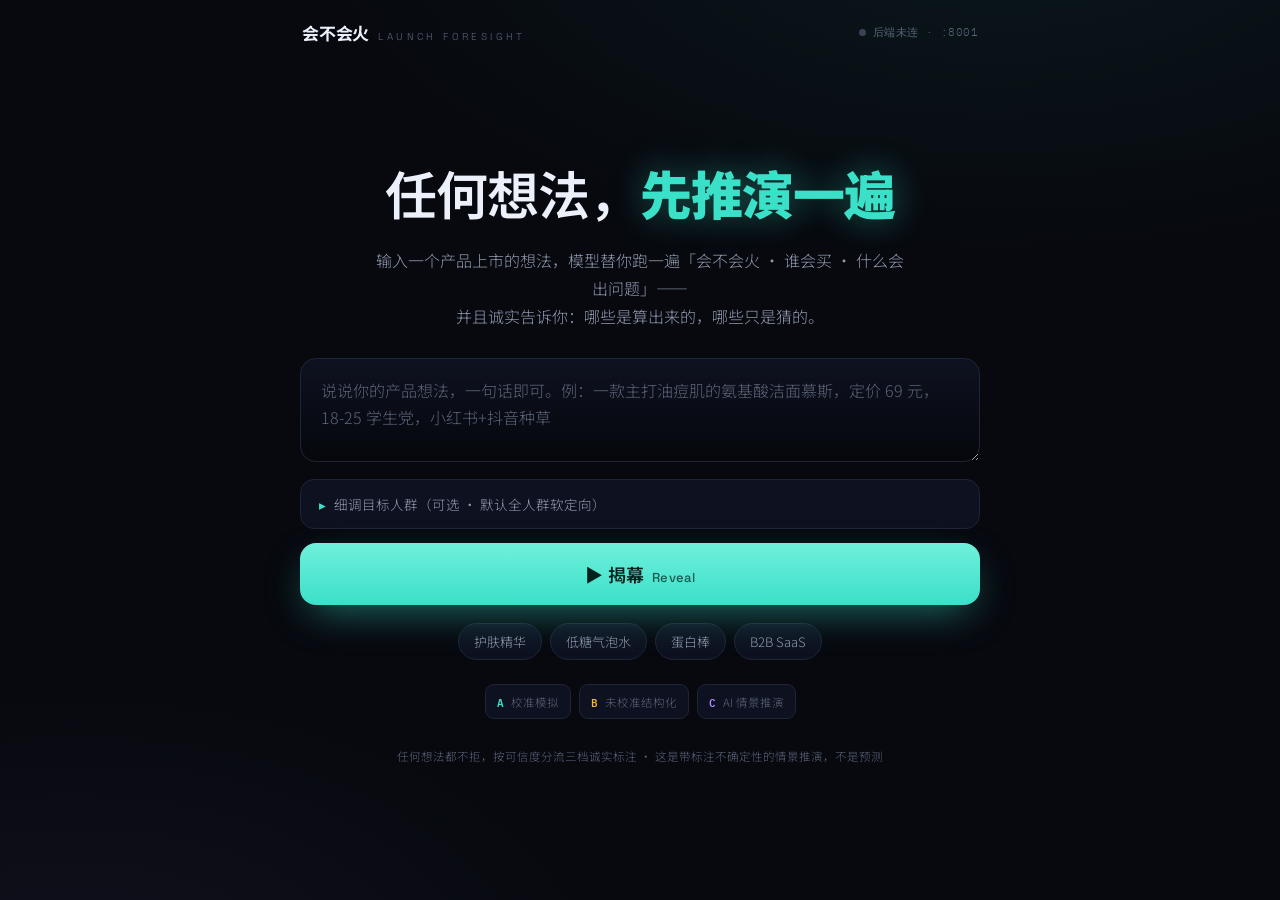
==== frontend/replay/launch-c.html @ b22769a6 "feat(cend-launch): 上市预测重构为 A/B/C 三档分诊 C 端产品 分诊台取代守门人，任何想法都不硬拒，按 ground 可信度分流三档： - route.py::route_id" ====
<!DOCTYPE html>
<html lang="zh-CN">
<head>
<meta charset="UTF-8">
<meta name="viewport" content="width=device-width, initial-scale=1.0">
<title>会不会火 · 上市预演</title>
<link rel="preconnect" href="https://fonts.googleapis.com">
<link rel="preconnect" href="https://fonts.gstatic.com" crossorigin>
<link href="https://fonts.googleapis.com/css2?family=Noto+Sans+SC:wght@300;400;500;700;900&family=Noto+Serif+SC:wght@500;700;900&family=Space+Grotesk:wght@400;500;600;700&family=IBM+Plex+Mono:wght@400;500;600&display=swap" rel="stylesheet">
<style>
:root{
  --bg:#07090F; --bg2:#05070C; --panel:#0E1220; --panel2:#11162A;
  --edge:#1E2536; --edge2:#2A3450;
  --ink:#ECF0FA; --dim:#9099AE; --faint:#5A6479; --faintest:#3A4255;
  /* tier accents */
  --teal:#3BE0C8; --teal-soft:#1c5f57;        /* A · calibrated */
  --amber:#F2B33C; --amber-soft:#5c4516;       /* B · uncalibrated */
  --violet:#A88BFF; --violet-soft:#37305c;     /* C · scenario */
  --pos:#54C98B; --neg:#FF6B6B;
  --display:'Space Grotesk',var(--sans);
  --serif:'Noto Serif SC',Georgia,serif;
  --sans:'Noto Sans SC','PingFang SC','Microsoft YaHei',system-ui,sans-serif;
  --mono:'IBM Plex Mono',ui-monospace,Consolas,monospace;
}
*{box-sizing:border-box;margin:0;padding:0}
html,body{height:100%}
body{
  background:
    radial-gradient(1200px 600px at 78% -10%, rgba(59,224,200,.07), transparent 58%),
    radial-gradient(1000px 560px at 6% 110%, rgba(168,139,255,.06), transparent 55%),
    var(--bg);
  color:var(--ink);font-family:var(--sans);font-weight:300;-webkit-font-smoothing:antialiased;
  min-height:100%;overflow-x:hidden}
.wrap{max-width:720px;margin:0 auto;padding:0 20px;min-height:100vh;display:flex;flex-direction:column}

/* ---- topbar ---- */
.topbar{display:flex;align-items:center;gap:11px;padding:20px 2px;font-family:var(--display);font-size:13px;letter-spacing:.02em;color:var(--dim)}
.brand{display:flex;align-items:baseline;gap:9px}
.brand .mark{font-weight:700;font-size:17px;color:var(--ink);letter-spacing:-.01em}
.brand .kick{font-size:10px;letter-spacing:.34em;color:var(--faint);text-transform:uppercase}
.status{margin-left:auto;display:flex;align-items:center;gap:7px;font-family:var(--mono);font-size:10.5px;color:var(--faint);letter-spacing:.04em}
.status .dot{width:7px;height:7px;border-radius:50%;background:var(--faintest);transition:.3s}
.status .dot.live{background:var(--teal);box-shadow:0 0 10px 1px var(--teal)}
.status .dot.mock{background:var(--amber);box-shadow:0 0 10px 1px var(--amber)}

/* ---- HERO ---- */
.hero{flex:1;display:flex;flex-direction:column;justify-content:center;padding:18px 0 52px}
.hero h1{font-family:var(--display);font-weight:600;font-size:clamp(30px,7.2vw,52px);line-height:1.12;letter-spacing:-.02em;text-align:center}
.hero h1 .zh{font-family:var(--sans);font-weight:900}
.hero h1 .glow{color:var(--teal);text-shadow:0 0 34px rgba(59,224,200,.4)}
.hero .sub{color:var(--dim);font-size:clamp(13.5px,3.2vw,16px);margin:20px auto 28px;line-height:1.75;text-align:center;max-width:540px;font-weight:300}
.inputwrap{position:relative}
textarea{width:100%;min-height:104px;background:linear-gradient(180deg,var(--panel),var(--bg2));border:1px solid var(--edge);border-radius:16px;
  color:var(--ink);font-family:var(--sans);font-size:16px;line-height:1.65;padding:18px 20px;resize:vertical;transition:.18s;font-weight:300}
textarea::placeholder{color:var(--faint)}
textarea:focus{outline:none;border-color:var(--teal-soft);box-shadow:0 0 0 4px rgba(59,224,200,.09)}
.cta{width:100%;margin-top:14px;border:none;border-radius:16px;padding:18px;cursor:pointer;
  font-family:var(--display);font-weight:600;font-size:18px;letter-spacing:.01em;color:#04201c;
  background:linear-gradient(180deg,#6ff0dc,var(--teal));
  box-shadow:0 14px 40px -12px rgba(59,224,200,.55);transition:.18s}
.cta:hover{transform:translateY(-2px);box-shadow:0 18px 48px -12px rgba(59,224,200,.7)}
.cta:active{transform:none} .cta:disabled{opacity:.55;cursor:wait}
.cta .en{font-size:13px;opacity:.7;font-weight:500;margin-left:8px}
.chips{display:flex;flex-wrap:wrap;gap:8px;margin-top:18px;justify-content:center}
.chip{padding:8px 15px;border:1px solid var(--edge);border-radius:30px;background:var(--panel);
  color:var(--dim);font-size:13px;cursor:pointer;transition:.15s}
.chip:hover{border-color:var(--teal-soft);color:var(--ink)}
/* triage legend */
.triage{display:flex;gap:8px;margin-top:24px;justify-content:center;flex-wrap:wrap}
.tlg{display:flex;align-items:center;gap:7px;font-size:11.5px;color:var(--faint);border:1px solid var(--edge);border-radius:9px;padding:7px 11px;background:var(--panel)}
.tlg b{font-family:var(--mono);font-weight:600;font-size:11px}
.tlg.a b{color:var(--teal)} .tlg.b b{color:var(--amber)} .tlg.c b{color:var(--violet)}
/* audience tune */
.tune{margin-top:12px;border:1px solid var(--edge);border-radius:14px;background:var(--panel);overflow:hidden}
.tune summary{list-style:none;cursor:pointer;padding:14px 18px;color:var(--dim);font-size:13.5px;user-select:none}
.tune summary::-webkit-details-marker{display:none}
.tune summary::before{content:"▸";color:var(--teal);margin-right:8px;display:inline-block;transition:.18s}
.tune[open] summary::before{transform:rotate(90deg)}
.tune-body{padding:2px 18px 18px;display:flex;flex-direction:column;gap:15px}
.tg label{display:block;font-size:11.5px;color:var(--faint);margin-bottom:9px;letter-spacing:.02em}
.chips2{display:flex;flex-wrap:wrap;gap:7px}
.chip2{padding:7px 13px;border:1px solid var(--edge);border-radius:9px;background:var(--bg2);color:var(--dim);font-size:13px;cursor:pointer;user-select:none;transition:.14s}
.chip2:hover{border-color:var(--teal-soft)}
.chip2.on{color:#04201c;background:linear-gradient(180deg,#6ff0dc,var(--teal));border-color:transparent;font-weight:500}
.fine{font-size:11px;color:var(--faintest)}
.note{color:var(--faint);font-size:11.5px;margin-top:28px;line-height:1.7;text-align:center}
.msg{display:none;margin-top:16px;font-size:13.5px;color:var(--amber);border:1px dashed var(--amber-soft);
  border-radius:13px;padding:14px 17px;line-height:1.8;background:rgba(242,179,60,.05)}

/* ---- REVEAL overlay ---- */
.reveal{position:fixed;inset:0;z-index:60;display:none;flex-direction:column;align-items:center;justify-content:center;
  background:radial-gradient(820px 540px at 50% 42%,rgba(14,18,32,.96),rgba(5,7,12,.99));backdrop-filter:blur(7px)}
.reveal.on{display:flex}
.rc{font-family:var(--mono);font-size:clamp(46px,12vw,68px);font-weight:500;color:var(--teal);text-shadow:0 0 46px rgba(59,224,200,.5);line-height:1}
.rl{font-size:16px;color:var(--ink);margin-top:18px;letter-spacing:.03em;font-weight:300}
.rs{font-family:var(--display);font-size:10.5px;color:var(--faint);margin-top:10px;letter-spacing:.34em;text-transform:uppercase}
.rfield{position:relative;width:300px;height:108px;margin-top:24px}
.rfield .star{position:absolute;width:3px;height:3px;border-radius:50%;background:var(--teal);opacity:0}
.rbar{width:280px;height:2px;background:var(--edge);margin-top:20px;border-radius:2px;overflow:hidden}
.rbar i{display:block;height:100%;width:0;background:linear-gradient(90deg,var(--teal),#6ff0dc)}

/* ---- RESULT ---- */
.result{display:none;padding:8px 0 60px;animation:rise .55s cubic-bezier(.2,.7,.3,1)}
.result.on{display:block}
@keyframes rise{from{opacity:0;transform:translateY(18px)}to{opacity:1;transform:none}}
.stagger{opacity:0;animation:rise .5s cubic-bezier(.2,.7,.3,1) forwards}

/* tier-tinted result shell */
.rcard{border-radius:22px;padding:0;overflow:hidden;box-shadow:0 28px 70px -24px rgba(0,0,0,.75);
  background:linear-gradient(168deg,var(--panel),var(--bg2));border:1px solid var(--edge2)}
[data-tier="A"]{--acc:var(--teal);--acc-soft:var(--teal-soft)}
[data-tier="B"]{--acc:var(--amber);--acc-soft:var(--amber-soft)}
[data-tier="C"]{--acc:var(--violet);--acc-soft:var(--violet-soft)}

/* header band (all tiers) */
.rhead{padding:22px 24px 18px;border-bottom:1px solid var(--edge);position:relative}
.rhead::before{content:"";position:absolute;left:0;top:0;bottom:0;width:3px;background:var(--acc)}
.badge{display:inline-flex;align-items:center;gap:8px;font-family:var(--mono);font-size:12px;font-weight:600;
  color:var(--acc);border:1px solid var(--acc-soft);background:rgba(255,255,255,.02);border-radius:30px;padding:6px 13px;letter-spacing:.02em}
.badge .glyph{width:8px;height:8px;border-radius:2px;background:var(--acc)}
.conf{float:right;font-family:var(--mono);font-size:11px;color:var(--dim);text-align:right;line-height:1.5}
.conf b{color:var(--acc)}
.rcap{font-size:13px;color:var(--dim);line-height:1.6;margin:14px 0 8px}
.rcap b{color:var(--ink);font-weight:500}
.routed{font-size:12px;color:var(--faint);line-height:1.6;margin-bottom:10px}
.routed em{font-style:normal;color:var(--acc)}
.disc{font-size:11.5px;color:var(--faint);border-top:1px dashed var(--edge);padding-top:11px;margin-top:4px;line-height:1.6}
.disc::before{content:"⚠ ";color:var(--amber)}
/* assumptions three-color chips */
.assum{display:flex;flex-wrap:wrap;gap:6px;margin-top:11px}
.atag{font-size:11px;border-radius:7px;padding:4px 9px;line-height:1.4;border:1px solid var(--edge);color:var(--dim);background:var(--bg2)}
.atag i{font-style:normal;font-size:9px;font-family:var(--mono);margin-left:5px;padding:1px 5px;border-radius:4px}
.atag.user i{color:#7fd9ff;background:rgba(127,217,255,.12)}
.atag.llm i{color:var(--violet);background:rgba(168,139,255,.13)}
.atag.def i{color:var(--faint);background:rgba(120,130,150,.13)}

.rbody{padding:22px 24px 24px}

/* ---- A/B body ---- */
.scorepanel{display:flex;align-items:center;gap:18px;padding:6px 0 18px;border-bottom:1px solid var(--edge);margin-bottom:18px}
.score-ring{position:relative;width:88px;height:88px;flex:none}
.score-ring svg{transform:rotate(-90deg)}
.score-ring .v{position:absolute;inset:0;display:flex;flex-direction:column;align-items:center;justify-content:center}
.score-ring .v b{font-family:var(--mono);font-size:26px;font-weight:600;color:var(--ink);line-height:1}
.score-ring .v s{font-size:9px;color:var(--faint);text-decoration:none;margin-top:2px;font-family:var(--mono)}
.score-meta .verdict{font-size:17px;font-weight:700;line-height:1.3}
.score-meta .sub{font-size:12.5px;color:var(--dim);margin-top:6px;line-height:1.6}
.score-meta .hint{font-size:10.5px;color:var(--faintest);margin-top:7px;font-family:var(--mono)}

.kgrid{display:grid;grid-template-columns:repeat(3,1fr);gap:11px;margin-bottom:20px}
.kbox{background:var(--bg2);border:1px solid var(--edge);border-radius:13px;padding:13px 12px;text-align:center}
.kbox .l{font-size:10.5px;color:var(--faint);letter-spacing:.03em}
.kbox .v{font-family:var(--mono);font-size:22px;font-weight:600;color:var(--ink);margin-top:5px;line-height:1.1}
.kbox .band{font-family:var(--mono);font-size:9.5px;color:var(--faint);margin-top:4px}
[data-tier="B"] .kbox .band{color:var(--amber)}

.sec{margin-top:20px}
.sec-h{font-family:var(--mono);font-size:11px;color:var(--faint);letter-spacing:.1em;text-transform:uppercase;margin-bottom:11px;display:flex;align-items:center;gap:8px}
.sec-h::before{content:"";width:14px;height:1px;background:var(--acc-soft)}

/* timeline sparkline */
.spark{background:var(--bg2);border:1px solid var(--edge);border-radius:13px;padding:14px 16px}
.spark svg{width:100%;height:64px;display:block;overflow:visible}
.spark .meta{display:flex;gap:14px;flex-wrap:wrap;margin-top:11px;font-size:11px;color:var(--dim)}
.spark .meta b{font-family:var(--mono);color:var(--ink);font-weight:500}

/* demographics */
.demo{display:flex;gap:9px;flex-wrap:wrap}
.dchip{font-size:11.5px;color:var(--dim);background:var(--bg2);border:1px solid var(--edge);border-radius:9px;padding:8px 11px;line-height:1.4}
.dchip b{color:var(--ink);font-family:var(--mono);font-weight:500}

/* persona quotes */
.pq{display:flex;flex-direction:column;gap:9px}
.pqcard{background:var(--bg2);border:1px solid var(--edge);border-radius:12px;padding:13px 15px}
.pqcard .top{display:flex;align-items:center;gap:9px;font-size:11.5px;color:var(--dim)}
.pqcard .tag{font-family:var(--mono);font-size:10px;padding:2px 7px;border-radius:5px}
.pqcard .tag.try{color:var(--pos);background:rgba(84,201,139,.12)}
.pqcard .tag.no{color:var(--neg);background:rgba(255,107,107,.1)}
.pqcard .q{font-size:14px;color:var(--ink);font-style:italic;line-height:1.6;margin-top:9px}
.pqcard .q::before{content:"「"} .pqcard .q::after{content:"」"}

/* intervention cards */
.lev{display:flex;flex-direction:column;gap:9px}
.levcard{background:var(--bg2);border:1px solid var(--edge);border-radius:12px;padding:13px 15px;display:flex;align-items:center;gap:13px}
.levcard .body{flex:1;min-width:0}
.levcard .lab{font-size:13.5px;color:var(--ink);font-weight:500}
.levcard .note{font-size:11px;color:var(--faint);margin-top:4px;line-height:1.5}
.levcard .branch{font-size:9.5px;color:var(--violet);font-family:var(--mono);margin-top:5px}
.levcard .delta{font-family:var(--mono);font-size:15px;font-weight:600;flex:none;text-align:right}
.levcard .delta.up{color:var(--pos)} .levcard .delta.down{color:var(--neg)}

/* ---- C body: scenario memo (serif, no dashboard numerals) ---- */
.cmemo{font-family:var(--serif)}
.cband{background:rgba(168,139,255,.06);border:1px solid var(--violet-soft);border-radius:13px;padding:15px 17px;margin-bottom:18px}
.cband .lab{font-family:var(--mono);font-size:10.5px;color:var(--violet);letter-spacing:.06em;text-transform:uppercase}
.cband .mag{font-family:var(--serif);font-size:23px;font-weight:700;color:var(--ink);margin-top:8px;line-height:1.25}
.cband .basis{font-family:var(--sans);font-size:12px;color:var(--dim);margin-top:9px;line-height:1.6;font-weight:300}
.cband .warn{font-family:var(--mono);font-size:10px;color:var(--amber);margin-top:8px}
.cper{display:flex;flex-direction:column;gap:11px}
.cpcard{border-left:2px solid var(--violet-soft);padding:4px 0 4px 15px}
.cpcard .who{font-family:var(--serif);font-size:16px;font-weight:700;color:var(--ink)}
.cpcard .jobs{font-family:var(--sans);font-size:12.5px;color:var(--dim);margin-top:5px;line-height:1.6;font-weight:300}
.cpcard .obj{font-family:var(--serif);font-size:14px;color:var(--violet);font-style:italic;margin-top:7px;line-height:1.55}
.cpcard .obj::before{content:"「"} .cpcard .obj::after{content:"」"}
.cchan{display:flex;flex-direction:column;gap:8px}
.cchan .row{display:flex;gap:12px;font-family:var(--sans);font-size:13px;font-weight:300;align-items:baseline}
.cchan .row .nm{color:var(--ink);font-weight:500;min-width:120px;flex:none}
.cchan .row .fit{color:var(--dim);line-height:1.5}
.cshape{font-family:var(--sans);font-weight:300}
.cshape .hd{font-family:var(--serif);font-size:17px;font-weight:700;color:var(--ink);line-height:1.4}
.cshape .nar{font-size:13.5px;color:var(--dim);line-height:1.8;margin-top:9px}
.cshape .contrast{font-size:11px;color:var(--faint);margin-top:9px;border-top:1px dashed var(--edge);padding-top:9px;line-height:1.5}
.crisks{font-family:var(--sans);font-weight:300;display:flex;flex-direction:column;gap:7px}
.crisks .r{font-size:13px;color:var(--ink);line-height:1.6;padding-left:18px;position:relative}
.crisks .r::before{content:"▸";position:absolute;left:0;color:var(--violet)}
.cfoot{font-family:var(--sans);font-size:11.5px;color:var(--faint);line-height:1.7;margin-top:18px;border-top:1px solid var(--edge);padding-top:14px;font-weight:300}
.cdegrade{text-align:center;padding:30px 20px}
.cdegrade .ic{font-size:34px}
.cdegrade .t{font-family:var(--serif);font-size:18px;color:var(--ink);margin-top:14px;font-weight:700}
.cdegrade .d{font-family:var(--sans);font-size:13px;color:var(--dim);margin-top:11px;line-height:1.7;font-weight:300;max-width:420px;margin-left:auto;margin-right:auto}

/* actions */
.acts{display:flex;gap:11px;margin-top:24px}
.acts button{flex:1;border-radius:14px;padding:15px;cursor:pointer;font-family:var(--display);font-weight:600;font-size:15px;transition:.16s;border:1px solid}
.btn-play{color:#04201c;background:linear-gradient(180deg,#6ff0dc,var(--teal));border-color:transparent;box-shadow:0 10px 28px -10px rgba(59,224,200,.5)}
.btn-play:hover{transform:translateY(-2px)}
.btn-share{color:var(--ink);background:transparent;border-color:var(--edge2)}
.btn-share:hover{border-color:var(--acc);color:var(--acc)}
.noplay{margin-top:22px;text-align:center;font-size:12px;color:var(--faint);border:1px dashed var(--edge);border-radius:12px;padding:13px;line-height:1.6}
.again{display:block;margin:20px auto 0;background:none;border:none;color:var(--dim);font-size:13px;cursor:pointer;text-decoration:underline;text-underline-offset:3px}

/* ---- diorama overlay ---- */
.dio{position:fixed;inset:0;z-index:100;display:none;background:#05070c}
.dio.on{display:block}
.dio iframe{width:100%;height:100%;border:0;display:block;background:#05070c}
.dio .x{position:absolute;top:13px;right:15px;z-index:102;font-family:var(--mono);font-size:13px;color:var(--ink);
  background:#0a0e18e6;border:1px solid var(--edge2);border-radius:10px;padding:8px 14px;cursor:pointer}
.dio .x:hover{color:var(--teal);border-color:var(--teal)}
/* toast */
.toast{position:fixed;left:50%;bottom:28px;transform:translateX(-50%) translateY(20px);z-index:120;opacity:0;
  background:#0d1019f5;border:1px solid var(--edge2);color:var(--ink);font-size:13px;padding:11px 18px;border-radius:30px;transition:.3s;pointer-events:none}
.toast.on{opacity:1;transform:translateX(-50%) translateY(0)}
@media(max-width:480px){.kgrid{gap:8px}.kbox .v{font-size:19px}.scorepanel{gap:14px}}
</style>
</head>
<body>

<div class="wrap">
  <div class="topbar">
    <div class="brand"><span class="mark">会不会火</span><span class="kick">Launch Foresight</span></div>
    <div class="status"><span class="dot" id="dot"></span><span id="api">connecting…</span></div>
  </div>

  <!-- HERO -->
  <section class="hero" id="hero">
    <h1>任何想法，<span class="zh glow">先推演一遍</span></h1>
    <div class="sub">输入一个产品上市的想法，模型替你跑一遍「会不会火 · 谁会买 · 什么会出问题」——<br>并且诚实告诉你：哪些是算出来的，哪些只是猜的。</div>
    <div class="inputwrap">
      <textarea id="idea" placeholder="说说你的产品想法，一句话即可。例：一款主打油痘肌的氨基酸洁面慕斯，定价 69 元，18-25 学生党，小红书+抖音种草"></textarea>
      <details class="tune">
        <summary>细调目标人群（可选 · 默认全人群软定向）</summary>
        <div class="tune-body">
          <div class="tg"><label>性别</label><div class="chips2" data-grp="gender" data-single="1">
            <span class="chip2 on" data-v="">不限</span><span class="chip2" data-v="0">女</span><span class="chip2" data-v="1">男</span></div></div>
          <div class="tg"><label>年龄段（可多选）</label><div class="chips2" data-grp="age">
            <span class="chip2" data-v="0">15-24</span><span class="chip2" data-v="1">25-34</span><span class="chip2" data-v="2">35-44</span><span class="chip2" data-v="3">45-54</span><span class="chip2" data-v="4">55-64</span><span class="chip2" data-v="5">65+</span></div></div>
          <div class="tg"><label>城市层级（可多选）</label><div class="chips2" data-grp="city">
            <span class="chip2" data-v="0">一线</span><span class="chip2" data-v="1">二线</span><span class="chip2" data-v="2">三线</span><span class="chip2" data-v="3">四线</span><span class="chip2" data-v="4">五线+</span></div></div>
          <div class="fine">命中人群权重 ×2、其余 ÷2（软定向，非硬筛）</div>
        </div>
      </details>
      <button class="cta" id="go">▶ 揭幕<span class="en">Reveal</span></button>
      <div id="msg" class="msg"></div>
    </div>
    <div class="chips" id="chips">
      <span class="chip" data-idea="一款主打熬夜修护的护肤精华，定价 199 元，主投小红书">护肤精华</span>
      <span class="chip" data-idea="一款无糖气泡水，定价 6 元/瓶，便利店铺货 + 小红书种草">低糖气泡水</span>
      <span class="chip" data-idea="一款便携蛋白棒，定价 12 元/根，健身房和通勤代餐，抖音+小红书">蛋白棒</span>
      <span class="chip" data-idea="一款给中小制造厂的 AI 智能排产 SaaS，按工位月费，主要走 B2B 销售">B2B SaaS</span>
    </div>
    <div class="triage">
      <span class="tlg a"><b>A</b> 校准模拟</span>
      <span class="tlg b"><b>B</b> 未校准结构化</span>
      <span class="tlg c"><b>C</b> AI 情景推演</span>
    </div>
    <div class="note">任何想法都不拒，按可信度分流三档诚实标注 · 这是带标注不确定性的情景推演，不是预测</div>
  </section>

  <!-- RESULT -->
  <section class="result" id="result">
    <div class="rcard" id="rcard" data-tier="A">
      <div class="rhead" id="rhead"></div>
      <div class="rbody" id="rbody"></div>
    </div>
    <button class="again" id="again">↺ 换个想法再测</button>
  </section>
</div>

<!-- REVEAL -->
<div class="reveal" id="reveal">
  <div class="rc" id="rc">0</div>
  <div class="rl" id="rl">正在唤醒十万消费者…</div>
  <div class="rs" id="rs">Simulating Launch</div>
  <div class="rfield" id="rfield"></div>
  <div class="rbar"><i id="rbar"></i></div>
</div>

<!-- DIORAMA -->
<div class="dio" id="dio">
  <button class="x" id="dioX">✕ 关闭</button>
  <iframe id="dioFrame" title="电影回放"></iframe>
</div>
<div class="toast" id="toast"></div>

<script>
"use strict";
const $=s=>document.querySelector(s);
const esc=s=>String(s==null?'':s).replace(/[&<>"]/g,c=>({'&':'&amp;','<':'&lt;','>':'&gt;','"':'&quot;'}[c]));
const API_PORT=new URLSearchParams(location.search).get('api')||(window.localStorage&&localStorage.getItem('osim_api_port'))||'8001';
const API='http://localhost:'+API_PORT;
let LAST=null, LAST_SPEC=null, LAST_TIER=null;

function fmt(n){if(n==null||isNaN(n))return '—';const a=Math.abs(n);
  if(a>=1e8)return (n/1e8).toFixed(2)+'亿';if(a>=1e4)return (n/1e4).toFixed(1)+'w';
  if(a>=1e3)return (n/1e3).toFixed(1)+'k';if(a>=10)return Math.round(n).toLocaleString();return (+n).toFixed(1);}
const yuan=n=>'¥'+fmt(n);
function magnitude(n){if(n==null||isNaN(n))return '—';const a=Math.abs(n);
  if(a>=1e8)return (n/1e8).toFixed(1).replace(/\.0$/,'')+'亿';if(a>=1e4)return Math.round(n/1e4)+'w';return Math.round(n).toLocaleString();}

// ---- health ----
(async()=>{try{const h=await (await fetch(API+'/api/health',{cache:'no-store'})).json();
  const mode=h.llm&&h.llm.mode;$('#api').textContent=mode==='api'?'LLM 在线':'mock 模式';
  $('#dot').className='dot '+(mode==='api'?'live':'mock');
}catch(e){$('#api').textContent='后端未连 · :'+API_PORT;$('#dot').className='dot';}})();

// ---- chips + tune ----
document.querySelectorAll('.chip').forEach(c=>c.addEventListener('click',()=>{$('#idea').value=c.dataset.idea;$('#idea').focus();}));
document.querySelectorAll('.chips2').forEach(grp=>{
  const single=grp.dataset.single==='1';
  grp.querySelectorAll('.chip2').forEach(ch=>ch.addEventListener('click',()=>{
    if(single){grp.querySelectorAll('.chip2').forEach(c=>c.classList.remove('on'));ch.classList.add('on');}
    else ch.classList.toggle('on');
  }));
});
function readAudience(){
  const ov={};
  const g=document.querySelector('.chips2[data-grp="gender"] .chip2.on');
  if(g&&g.dataset.v!=='')ov.audience_gender=+g.dataset.v;
  const ages=[...document.querySelectorAll('.chips2[data-grp="age"] .chip2.on')].map(c=>+c.dataset.v);
  if(ages.length)ov.audience_age_buckets=ages;
  const cities=[...document.querySelectorAll('.chips2[data-grp="city"] .chip2.on')].map(c=>+c.dataset.v);
  if(cities.length)ov.audience_city_tiers=cities;
  return ov;
}
$('#go').addEventListener('click',run);
$('#again').addEventListener('click',()=>{$('#result').classList.remove('on');$('#hero').style.display='flex';window.scrollTo(0,0);$('#idea').focus();});

function showMsg(m){const d=$('#msg');d.style.display='block';d.innerHTML=m;}
function hideMsg(){$('#msg').style.display='none';}

async function run(){
  const idea=($('#idea').value||'').trim();
  if(!idea){showMsg('先写一句你的产品想法 🙂');return;}
  const btn=$('#go');btn.disabled=true;hideMsg();startReveal();
  try{
    const ing=await postJSON('/api/launch/ingest',{idea_text:idea,locale:'zh-CN'});
    if(!ing||!ing.spec_id){stopReveal(false);showMsg('抽取失败，换种说法再试。');btn.disabled=false;return;}
    LAST_SPEC=ing.spec_id;LAST_TIER=ing.tier;
    const ov={n_souls:8,n_seeds:5,use_llm:true,...readAudience()};
    const rep=await postJSON('/api/launch/simulate',{spec_id:ing.spec_id,overrides:ov});
    if(rep&&rep.detail){stopReveal(false);showMsg('✗ '+esc(rep.detail));btn.disabled=false;return;}
    LAST=rep;
    stopReveal(true);
    setTimeout(()=>renderResult(ing,rep),300);
  }catch(e){stopReveal(false);showMsg('连不上后端（:'+API_PORT+'）。请确认上市后端服务已在本机启动，并在地址栏用 <code style="font-family:var(--mono);font-size:12px">?api=端口</code> 指定端口。');btn.disabled=false;}
}
async function postJSON(path,body){
  const r=await fetch(API+path,{method:'POST',headers:{'Content-Type':'application/json'},body:JSON.stringify(body)});
  const txt=await r.text();
  try{return JSON.parse(txt);}catch(e){return {detail:'后端返回非 JSON（'+r.status+'）'};}
}

// ════════════════════ RESULT ROUTER ════════════════════
function renderResult(ing,rep){
  $('#go').disabled=false;
  const tier=(rep&&rep.tier)||ing.tier||'A';
  $('#rcard').dataset.tier=tier;
  $('#rhead').innerHTML=renderHead(tier,ing,rep);
  $('#rbody').innerHTML = tier==='C' ? renderC(rep) : renderAB(tier,rep);
  wireActions(tier,rep);
  // staggered reveal of body sections
  [...$('#rbody').children].forEach((el,i)=>{el.classList.add('stagger');el.style.animationDelay=(i*70)+'ms';});
  $('#hero').style.display='none';$('#result').classList.add('on');window.scrollTo(0,0);
}

const TIER_NAME={A:'A · 校准模拟',B:'B · 未校准结构化',C:'C · AI 情景推演'};
function renderHead(tier,ing,rep){
  const hd=(rep&&rep.header)||{};
  const assumptions=hd.assumptions||[];
  const nameA=assumptions.find(a=>a.field==='product_name');
  const cap=nameA?nameA.value:(ing.spec&&ing.spec.product_name)||'（你的产品）';
  const conf=(rep&&rep.grounding_confidence!=null)?rep.grounding_confidence:ing.grounding_confidence;
  const confTxt = tier==='C' ? '无校准<br>置信度 N/A'
    : 'grounding<br><b>'+(conf!=null?(+conf).toFixed(2):'—')+'</b>';
  const routed=esc((rep&&rep.routed_reason)||ing.routed_reason||'');
  const disc=esc((rep&&rep.disclaimer)||'这是带标注不确定性的情景推演，不是预测');
  return `
    <span class="conf">${confTxt}</span>
    <span class="badge"><span class="glyph"></span>${esc(TIER_NAME[tier]||tier)}</span>
    <div class="rcap">你的产品 · <b>${esc(cap)}</b></div>
    <div class="routed">分诊：<em>${routed}</em></div>
    <div class="assum">${assumptions.map(renderAssum).join('')}</div>
    <div class="disc">${disc}</div>`;
}
function renderAssum(a){
  const cls=a.source==='用户原话'?'user':a.source==='系统默认'?'def':'llm';
  let v=a.value;
  if(v&&typeof v==='object')v=v.amount!=null?('¥'+v.amount):(Array.isArray(v)?v.join('/'):JSON.stringify(v));
  if(v==null||v==='')return '';
  v=String(v);if(v.length>22)v=v.slice(0,22)+'…';
  return `<span class="atag ${cls}">${esc(v)}<i>${esc(a.source||'')}</i></span>`;
}

// ──────── A / B body ────────
function bandTxt(m){if(!m)return '';if(m.band===false||m.band==null)return '单点估计';
  return 'P35–P65 '+fmt(m.p35)+' – '+fmt(m.p65);}
function hotIndex(rep){
  const q=(rep.who_buys&&rep.who_buys.persona_quotes)||[];
  const intent=q.length?q.reduce((s,x)=>s+(+x.purchase_intent_7d||0),0)/q.length:0;
  const tryR=q.length?q.filter(x=>x.will_try).length/q.length:0;
  const conf=+rep.grounding_confidence||0;
  return Math.round(Math.max(0,Math.min(1,0.40*intent+0.35*tryR+0.25*conf))*100);
}
function verdictOf(s){return s>=70?{t:'高潜 · 有爆款相',c:'var(--pos)'}:s>=45?{t:'中等 · 有机会，需打磨',c:'var(--amber)'}:{t:'存疑 · 先验证需求',c:'var(--neg)'};}

function renderAB(tier,rep){
  const m=rep.metrics||{},who=rep.who_buys||{},wb=rep.what_breaks||{},tl=rep.timeline||{};
  const s=hotIndex(rep),vd=verdictOf(s);
  const C=Math.PI*2*38, off=C*(1-s/100);
  const uncal = tier==='B';
  let html=`<div class="scorepanel">
    <div class="score-ring">
      <svg width="88" height="88"><circle cx="44" cy="44" r="38" fill="none" stroke="var(--edge)" stroke-width="6"/>
      <circle cx="44" cy="44" r="38" fill="none" stroke="var(--acc)" stroke-width="6" stroke-linecap="round"
        stroke-dasharray="${C.toFixed(1)}" stroke-dashoffset="${off.toFixed(1)}"/></svg>
      <div class="v"><b>${s}</b><s>会火指数</s></div>
    </div>
    <div class="score-meta">
      <div class="verdict" style="color:${vd.c}">${vd.t}</div>
      <div class="sub">${uncal?'未校准垂类：同一套推演，但读数仅供参考、区间已放宽。':'命中校准垂类：分位带、时间线、真实证词齐全。'}</div>
      <div class="hint">会火指数为启发式评分（意向 40% · 试用 35% · 接地 25%）</div>
    </div></div>`;
  const kpi=(label,m,fmtfn)=>`<div class="kbox"><div class="l">${label}</div><div class="v">${m?fmtfn(m.p50):'—'}</div><div class="band">${bandTxt(m)}</div></div>`;
  html+=`<div class="kgrid">
    ${kpi('触达',m.unique_reach,v=>fmt(v))}
    ${kpi('采纳',m.adopters,v=>fmt(v))}
    ${kpi('营收',m.revenue,v=>yuan(v))}
  </div>`;
  if(uncal)html+=`<div style="font-size:11.5px;color:var(--amber);margin:-8px 0 4px;text-align:center">⚑ 未校准 · 分位带已按 ×${(m.band_widen_factor||2.5)} 放宽以反映更大不确定性</div>`;
  if(tl.daily_adopters&&tl.daily_adopters.length)html+=section('90 天扩散时间线（Bass 饱和）',renderSpark(tl));
  html+=section('谁会买 · 有效人群 + 真实模拟用户',renderWho(who));
  if((wb.intervention_cards||[]).length)html+=section('什么会出问题 · 反事实干预',renderBreaks(wb));
  html+=`<div class="acts">
    <button class="btn-play" id="play">🎬 看电影回放</button>
    <button class="btn-share" id="share">分享这张卡</button>
  </div>`;
  return html;
}
function section(title,inner){return `<div class="sec"><div class="sec-h">${esc(title)}</div>${inner}</div>`;}

function renderSpark(tl){
  const a=tl.daily_adopters||[];const max=Math.max(...a,1e-6);const n=a.length;
  const W=600,H=64;
  const pts=a.map((v,i)=>[(i/(n-1))*W,H-(v/max)*H]);
  const d='M'+pts.map(p=>p[0].toFixed(1)+','+p[1].toFixed(1)).join(' L');
  const area=d+` L${W},${H} L0,${H} Z`;
  const peakX=tl.peak_day!=null?(tl.peak_day/(n-1))*W:null;
  const satX=tl.saturation_date!=null?(tl.saturation_date/(n-1))*W:null;
  let mk='';
  if(peakX!=null)mk+=`<line x1="${peakX.toFixed(0)}" y1="0" x2="${peakX.toFixed(0)}" y2="${H}" stroke="var(--acc)" stroke-width="1" stroke-dasharray="3 3" opacity=".6"/>`;
  if(satX!=null)mk+=`<line x1="${satX.toFixed(0)}" y1="0" x2="${satX.toFixed(0)}" y2="${H}" stroke="var(--amber)" stroke-width="1" stroke-dasharray="3 3" opacity=".5"/>`;
  return `<div class="spark">
    <svg viewBox="0 0 ${W} ${H}" preserveAspectRatio="none">
      <defs><linearGradient id="sg" x1="0" y1="0" x2="0" y2="1"><stop offset="0" stop-color="var(--acc)" stop-opacity=".35"/><stop offset="1" stop-color="var(--acc)" stop-opacity="0"/></linearGradient></defs>
      <path d="${area}" fill="url(#sg)"/><path d="${d}" fill="none" stroke="var(--acc)" stroke-width="2"/>${mk}
    </svg>
    <div class="meta">
      <span>峰值 <b>第 ${tl.peak_day} 天</b></span>
      <span>半程 <b>第 ${tl.half_life} 天</b></span>
      <span>近饱和 <b>${tl.saturation_date!=null?('第 '+tl.saturation_date+' 天'):'—'}</b></span>
      <span>市场盘 <b>${magnitude(tl.market_potential_m)}</b></span>
    </div></div>`;
}
function renderWho(who){
  const cs=(who.cate_segments||[])[0]||{};const sm=cs.summary||{};
  let demo='';
  if(sm.effective_gender_pct_female!=null)demo+=`<div class="dchip">女性占比 <b>${Math.round(sm.effective_gender_pct_female)}%</b></div>`;
  if(sm.effective_age_dist)demo+=distChip('主力年龄',sm.effective_age_dist);
  if(sm.effective_city_dist)demo+=distChip('主力城市',sm.effective_city_dist);
  const q=(who.persona_quotes||[]).slice(0,5);
  const cards=q.map(p=>`<div class="pqcard">
    <div class="top"><span class="tag ${p.will_try?'try':'no'}">${p.will_try?'会试用':'不会试'}</span>
      <span>愿付 ¥${fmt(p.would_pay_cny)} · 7日意向 ${Math.round((+p.purchase_intent_7d||0)*100)}%</span></div>
    ${p.objection?`<div class="q">${esc(p.objection)}</div>`:''}
  </div>`).join('');
  return `<div class="demo">${demo||'<div class="dchip">该垂类未校准人群画像（base-population）</div>'}</div>
    <div class="pq" style="margin-top:11px">${cards||'<div class="pqcard"><div class="top">无证词</div></div>'}</div>`;
}
function distChip(label,dist){
  const ent=Object.entries(dist||{});if(!ent.length)return '';
  ent.sort((a,b)=>b[1]-a[1]);const top=ent[0];
  return `<div class="dchip">${label} <b>${esc(top[0])}</b> (${Math.round(top[1])}%)</div>`;
}
function renderBreaks(wb){
  const cards=(wb.intervention_cards||[]).slice()
    .sort((a,b)=>Math.abs((b.delta&&b.delta.conversions)||0)-Math.abs((a.delta&&a.delta.conversions)||0));
  const rows=cards.map(c=>{
    const dc=(c.delta&&c.delta.conversions)||0;const up=dc>=0;
    return `<div class="levcard"><div class="body">
      <div class="lab">${esc(c.label||c.name)}</div>
      ${c.note?`<div class="note">${esc(c.note)}</div>`:''}
      ${c.branch?`<div class="branch">⎇ 这是分支，不是预测</div>`:''}
    </div><div class="delta ${up?'up':'down'}">采纳 ${up?'+':''}${dc.toFixed(0)}</div></div>`;
  }).join('');
  const ar=wb.audit_risk;
  const extra=ar!=null?`<div class="note" style="margin-top:9px;color:var(--faint);font-size:11.5px">合规/AIGC 审核风险 ${(+ar).toFixed(2)} · ${esc((wb.season_window&&wb.season_window.note)||'')}</div>`:'';
  return `<div class="lev">${rows}</div>${extra}`;
}

// ──────── C body: scenario memo ────────
function renderC(rep){
  if(rep.degraded||!rep.scenario){
    return `<div class="cdegrade">
      <div class="ic">🜂</div>
      <div class="t">C 档情景需要真 LLM 在线</div>
      <div class="d">${esc(rep.degrade_note||'当前 LLM 不可用，故未生成情景——按诚实红线不编造占位内容。把后端切到 LLM_MODE=api（密钥就绪）后重试。')}</div>
    </div>`;
  }
  const s=rep.scenario;const ms=s.market_sizing||{};
  let html=`<div class="cmemo">`;
  html+=`<div class="cband">
    <div class="lab">${esc(ms.label||'市场盘子（数量级估计，非校准）')}</div>
    <div class="mag">${ms.range_low!=null?magnitude(ms.range_low):'?'} – ${ms.range_high!=null?magnitude(ms.range_high):'?'} <span style="font-size:13px;color:var(--dim);font-family:var(--sans);font-weight:300">${esc(ms.unit||'')}</span></div>
    ${ms.basis?`<div class="basis">${esc(ms.basis)}</div>`:''}
    <div class="warn">⚠ ${esc(ms.interval_note||'数量级估计，跨约一个数量级的超宽区间')}</div>
  </div>`;
  if((s.buyer_personas||[]).length)html+=section('买家画像',`<div class="cper">${s.buyer_personas.map(p=>`
    <div class="cpcard"><div class="who">${esc(p.who)}</div>
      <div class="jobs">要解决：${esc(p.jobs_to_be_done)}${p.willingness?(' · '+esc(p.willingness)):''}</div>
      ${p.objection?`<div class="obj">${esc(p.objection)}</div>`:''}</div>`).join('')}</div>`);
  if((s.channels||[]).length)html+=section('渠道适配',`<div class="cchan">${s.channels.map(c=>`
    <div class="row"><span class="nm">${esc(c.channel)}</span><span class="fit">${esc(c.fit)}</span></div>`).join('')}</div>`);
  const ash=s.adoption_shape||{};
  if(ash.shape||ash.narrative)html+=section('采纳曲线形状（非逐日数字）',`<div class="cshape">
    ${ash.shape?`<div class="hd">${esc(ash.shape)}</div>`:''}
    ${ash.narrative?`<div class="nar">${esc(ash.narrative)}</div>`:''}
    ${ash.contrast_with_A?`<div class="contrast">${esc(ash.contrast_with_A)}</div>`:''}</div>`);
  if((s.key_risks||[]).length)html+=section('关键风险',`<div class="crisks">${s.key_risks.map(r=>`<div class="r">${esc(r)}</div>`).join('')}</div>`);
  if(s.confidence_note)html+=`<div class="cfoot">${esc(s.confidence_note)}</div>`;
  html+=`</div>`;
  html+=`<div class="noplay">本档为 LLM 定性情景推演，无微缩沙盘回放 — 沙盘只在有校准人群的 A/B 档出现。</div>`;
  return html;
}

// ──────── actions ────────
function wireActions(tier,rep){
  const play=$('#play'),share=$('#share');
  if(play)play.onclick=()=>{const url='./v3-final.html?session='+encodeURIComponent(LAST_SPEC)+'&api='+encodeURIComponent(API_PORT);$('#dioFrame').src=url;$('#dio').classList.add('on');};
  if(share)share.onclick=()=>shareCard(tier,rep);
}
function shareCard(tier,rep){
  const capEl=$('#rhead .rcap b');const cap=capEl?capEl.textContent:'我的产品';
  let txt;
  if(tier==='C'){txt=`【${cap}】会不会火 · C 档 AI 情景推演（定性·非精确预测）`;}
  else{const s=hotIndex(rep);const m=rep.metrics||{};
    txt=`【${cap}】会火指数 ${s}/100 · 触达${fmt((m.unique_reach||{}).p50)} 采纳${fmt((m.adopters||{}).p50)} 营收${yuan((m.revenue||{}).p50)} —— 会不会火·上市预演（${TIER_NAME[tier]}）`;}
  if(navigator.clipboard)navigator.clipboard.writeText(txt).then(()=>toast('结果已复制，可粘贴分享 · 或截图这张卡'),()=>toast('截图这张卡即可分享'));
  else toast('截图这张卡即可分享');
}
let toastT=null;
function toast(m){const t=$('#toast');t.textContent=m;t.classList.add('on');clearTimeout(toastT);toastT=setTimeout(()=>t.classList.remove('on'),2600);}

// ---- reveal animation ----
let revRAF=null,revStart=0;
function startReveal(){
  const ov=$('#reveal');ov.classList.add('on');
  const field=$('#rfield');field.innerHTML='';
  const rnd=mulberry(42),stars=[];
  for(let i=0;i<54;i++){const st=document.createElement('div');st.className='star';st.style.left=rnd()*300+'px';st.style.top=rnd()*108+'px';field.appendChild(st);stars.push(st);}
  revStart=performance.now();const target=100000,t0=revStart,dur=1900;
  const rc=$('#rc'),rb=$('#rbar'),rl=$('#rl');
  const labels=['正在唤醒十万消费者…','逐个读你的文案…','在 40 城扩散…','聚合民意与判决…'];
  (function tick(now){const p=Math.min(1,((now||performance.now())-t0)/dur),e=1-Math.pow(1-p,2);
    rc.textContent=Math.round(target*e).toLocaleString();rb.style.width=(p*90)+'%';
    rl.textContent=labels[Math.min(labels.length-1,Math.floor(p*labels.length))];
    stars.forEach((st,i)=>{if(p*54>i)st.style.opacity=Math.min(1,(p*54-i)*.4)*.9;});
    revRAF=requestAnimationFrame(tick);})();
}
function stopReveal(ok){
  const ov=$('#reveal');
  const done=()=>{if(revRAF){cancelAnimationFrame(revRAF);revRAF=null;}
    if(ok){$('#rbar').style.width='100%';$('#rc').textContent=(100000).toLocaleString();$('#rl').textContent='完成';setTimeout(()=>ov.classList.remove('on'),300);}
    else ov.classList.remove('on');};
  const el=performance.now()-revStart;
  if(ok&&el<1900)setTimeout(done,1900-el);else done();
}
function mulberry(a){return function(){a|=0;a=a+0x6D2B79F5|0;let t=Math.imul(a^a>>>15,1|a);t=t+Math.imul(t^t>>>7,61|t)^t;return((t^t>>>14)>>>0)/4294967296;};}

// ---- diorama ----
$('#dioX').addEventListener('click',()=>{$('#dio').classList.remove('on');$('#dioFrame').src='';});
document.addEventListener('keydown',e=>{if(e.key==='Escape'&&$('#dio').classList.contains('on')){$('#dio').classList.remove('on');$('#dioFrame').src='';}});
</script>
</body>
</html>
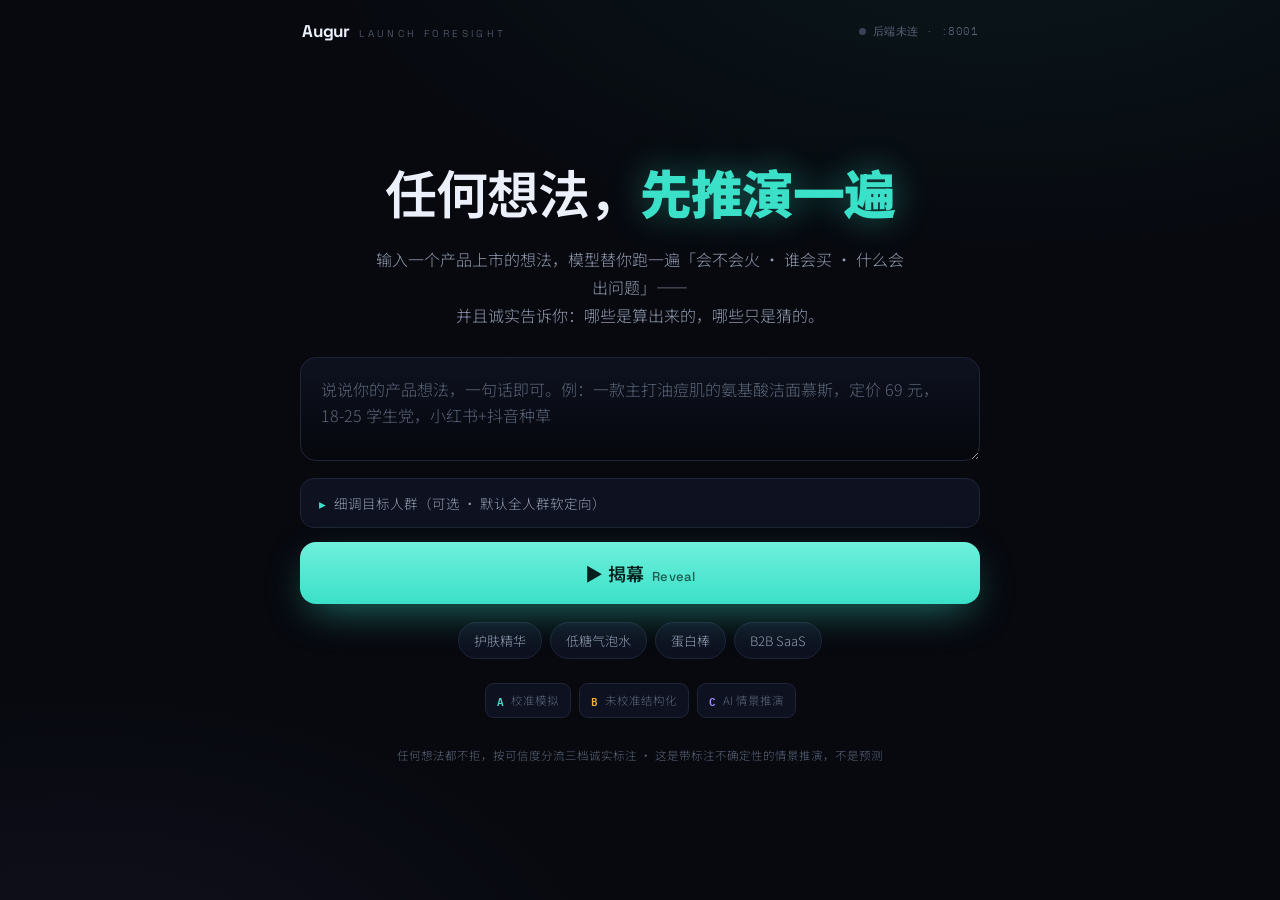
==== commit d90854e7: "refactor(brand): rename Oransim/会不会火 → Augur, reposition for prosumers Rebrand the product to Augur " ====
--- a/frontend/replay/launch-c.html
+++ b/frontend/replay/launch-c.html
@@ -3,7 +3,13 @@
 <head>
 <meta charset="UTF-8">
 <meta name="viewport" content="width=device-width, initial-scale=1.0">
-<title>会不会火 · 上市预演</title>
+<title>Augur · 上市预演</title>
+<meta name="description" content="输入任何产品上市想法，模型替你推演一遍——会不会火、谁会买、什么会出问题，并诚实标注哪些是算的、哪些是猜的。A/B/C 三档分诊，不硬拒任何想法。">
+<meta name="theme-color" content="#07090F">
+<meta property="og:type" content="website">
+<meta property="og:title" content="Augur · 上市预演">
+<meta property="og:description" content="任何产品想法，先让模型替你推演一遍。A/B/C 三档诚实预测，绝不让猜测伪装成精确。">
+<link rel="icon" href="data:image/svg+xml,%3Csvg xmlns='http://www.w3.org/2000/svg' viewBox='0 0 32 32'%3E%3Crect width='32' height='32' rx='8' fill='%2307090F'/%3E%3Cpath d='M16 5c3 4 6 6 6 11a6 6 0 1 1-12 0c0-2 1-3 2-4 0 2 1 3 2 3 1-3-1-7 2-11z' fill='%233BE0C8'/%3E%3C/svg%3E">
 <link rel="preconnect" href="https://fonts.googleapis.com">
 <link rel="preconnect" href="https://fonts.gstatic.com" crossorigin>
 <link href="https://fonts.googleapis.com/css2?family=Noto+Sans+SC:wght@300;400;500;700;900&family=Noto+Serif+SC:wght@500;700;900&family=Space+Grotesk:wght@400;500;600;700&family=IBM+Plex+Mono:wght@400;500;600&display=swap" rel="stylesheet">
@@ -241,13 +247,19 @@
   background:#0d1019f5;border:1px solid var(--edge2);color:var(--ink);font-size:13px;padding:11px 18px;border-radius:30px;transition:.3s;pointer-events:none}
 .toast.on{opacity:1;transform:translateX(-50%) translateY(0)}
 @media(max-width:480px){.kgrid{gap:8px}.kbox .v{font-size:19px}.scorepanel{gap:14px}}
+/* 尊重系统「减少动态效果」偏好 (无障碍/生产) */
+@media(prefers-reduced-motion:reduce){
+  *{animation-duration:.001ms!important;animation-iteration-count:1!important;transition-duration:.001ms!important}
+  .result,.stagger{opacity:1!important;transform:none!important}
+  .cta:hover,.btn-play:hover{transform:none}
+}
 </style>
 </head>
 <body>
 
 <div class="wrap">
   <div class="topbar">
-    <div class="brand"><span class="mark">会不会火</span><span class="kick">Launch Foresight</span></div>
+    <div class="brand"><span class="mark">Augur</span><span class="kick">Launch Foresight</span></div>
     <div class="status"><span class="dot" id="dot"></span><span id="api">connecting…</span></div>
   </div>
 
@@ -256,7 +268,7 @@
     <h1>任何想法，<span class="zh glow">先推演一遍</span></h1>
     <div class="sub">输入一个产品上市的想法，模型替你跑一遍「会不会火 · 谁会买 · 什么会出问题」——<br>并且诚实告诉你：哪些是算出来的，哪些只是猜的。</div>
     <div class="inputwrap">
-      <textarea id="idea" placeholder="说说你的产品想法，一句话即可。例：一款主打油痘肌的氨基酸洁面慕斯，定价 69 元，18-25 学生党，小红书+抖音种草"></textarea>
+      <textarea id="idea" maxlength="2000" aria-label="产品上市想法" placeholder="说说你的产品想法，一句话即可。例：一款主打油痘肌的氨基酸洁面慕斯，定价 69 元，18-25 学生党，小红书+抖音种草"></textarea>
       <details class="tune">
         <summary>细调目标人群（可选 · 默认全人群软定向）</summary>
         <div class="tune-body">
@@ -269,8 +281,8 @@
           <div class="fine">命中人群权重 ×2、其余 ÷2（软定向，非硬筛）</div>
         </div>
       </details>
-      <button class="cta" id="go">▶ 揭幕<span class="en">Reveal</span></button>
-      <div id="msg" class="msg"></div>
+      <button class="cta" id="go" aria-label="揭幕：开始上市推演">▶ 揭幕<span class="en">Reveal</span></button>
+      <div id="msg" class="msg" role="alert" aria-live="assertive"></div>
     </div>
     <div class="chips" id="chips">
       <span class="chip" data-idea="一款主打熬夜修护的护肤精华，定价 199 元，主投小红书">护肤精华</span>
@@ -287,7 +299,7 @@
   </section>
 
   <!-- RESULT -->
-  <section class="result" id="result">
+  <section class="result" id="result" aria-live="polite">
     <div class="rcard" id="rcard" data-tier="A">
       <div class="rhead" id="rhead"></div>
       <div class="rbody" id="rbody"></div>
@@ -353,6 +365,8 @@
   return ov;
 }
 $('#go').addEventListener('click',run);
+// Cmd/Ctrl+Enter 从输入框直接揭幕 (生产级输入习惯)
+$('#idea').addEventListener('keydown',e=>{if((e.metaKey||e.ctrlKey)&&e.key==='Enter'){e.preventDefault();if(!$('#go').disabled)run();}});
 $('#again').addEventListener('click',()=>{$('#result').classList.remove('on');$('#hero').style.display='flex';window.scrollTo(0,0);$('#idea').focus();});
 
 function showMsg(m){const d=$('#msg');d.style.display='block';d.innerHTML=m;}
@@ -571,9 +585,9 @@
 function shareCard(tier,rep){
   const capEl=$('#rhead .rcap b');const cap=capEl?capEl.textContent:'我的产品';
   let txt;
-  if(tier==='C'){txt=`【${cap}】会不会火 · C 档 AI 情景推演（定性·非精确预测）`;}
+  if(tier==='C'){txt=`【${cap}】Augur · C 档 AI 情景推演（定性·非精确预测）`;}
   else{const s=hotIndex(rep);const m=rep.metrics||{};
-    txt=`【${cap}】会火指数 ${s}/100 · 触达${fmt((m.unique_reach||{}).p50)} 采纳${fmt((m.adopters||{}).p50)} 营收${yuan((m.revenue||{}).p50)} —— 会不会火·上市预演（${TIER_NAME[tier]}）`;}
+    txt=`【${cap}】会火指数 ${s}/100 · 触达${fmt((m.unique_reach||{}).p50)} 采纳${fmt((m.adopters||{}).p50)} 营收${yuan((m.revenue||{}).p50)} —— Augur·上市预演（${TIER_NAME[tier]}）`;}
   if(navigator.clipboard)navigator.clipboard.writeText(txt).then(()=>toast('结果已复制，可粘贴分享 · 或截图这张卡'),()=>toast('截图这张卡即可分享'));
   else toast('截图这张卡即可分享');
 }
@@ -590,9 +604,10 @@
   revStart=performance.now();const target=100000,t0=revStart,dur=1900;
   const rc=$('#rc'),rb=$('#rbar'),rl=$('#rl');
   const labels=['正在唤醒十万消费者…','逐个读你的文案…','在 40 城扩散…','聚合民意与判决…'];
-  (function tick(now){const p=Math.min(1,((now||performance.now())-t0)/dur),e=1-Math.pow(1-p,2);
+  (function tick(now){const t=now||performance.now();const p=Math.min(1,(t-t0)/dur),e=1-Math.pow(1-p,2);
     rc.textContent=Math.round(target*e).toLocaleString();rb.style.width=(p*90)+'%';
-    rl.textContent=labels[Math.min(labels.length-1,Math.floor(p*labels.length))];
+    if(p<1){rl.textContent=labels[Math.min(labels.length-1,Math.floor(p*labels.length))];}
+    else{const dots='·'.repeat(1+(Math.floor(t/450)%3));rl.textContent='仍在推演中'+dots+'（真实模型思考需要一点时间）';}
     stars.forEach((st,i)=>{if(p*54>i)st.style.opacity=Math.min(1,(p*54-i)*.4)*.9;});
     revRAF=requestAnimationFrame(tick);})();
 }
